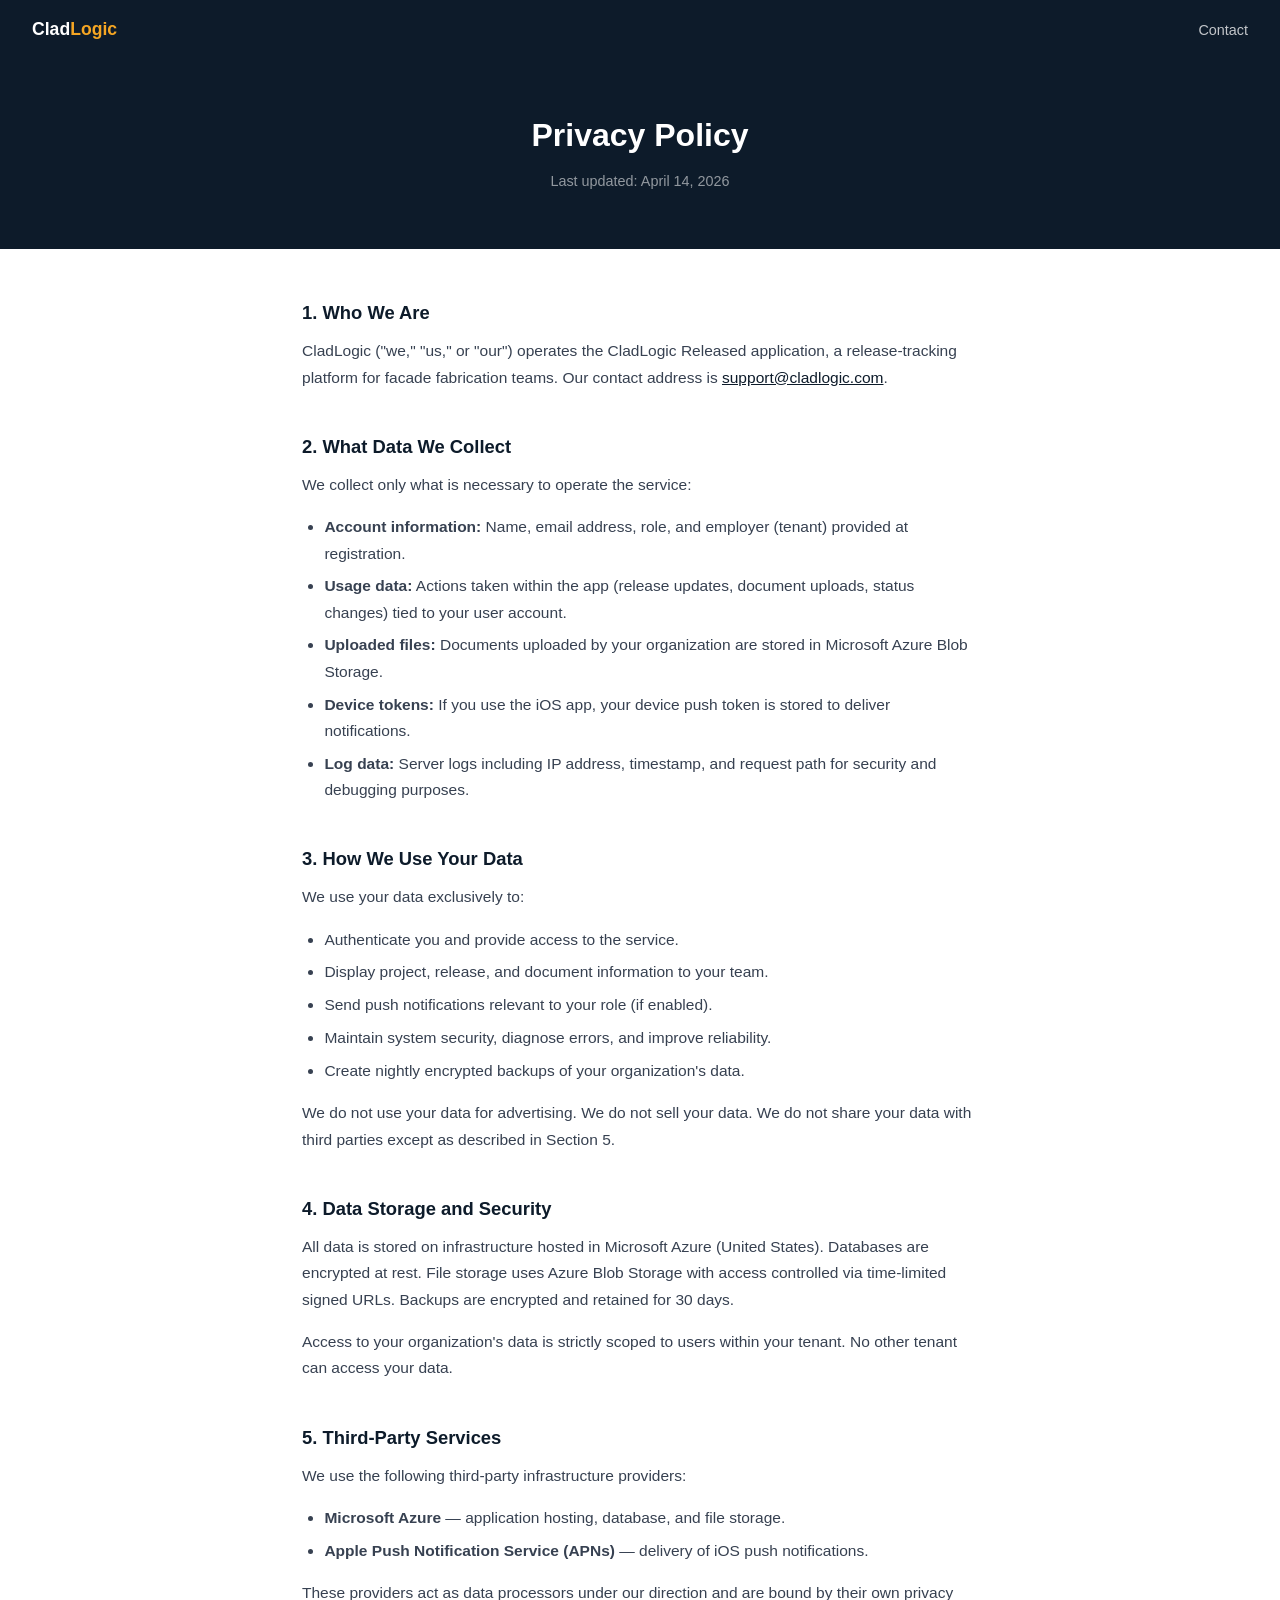
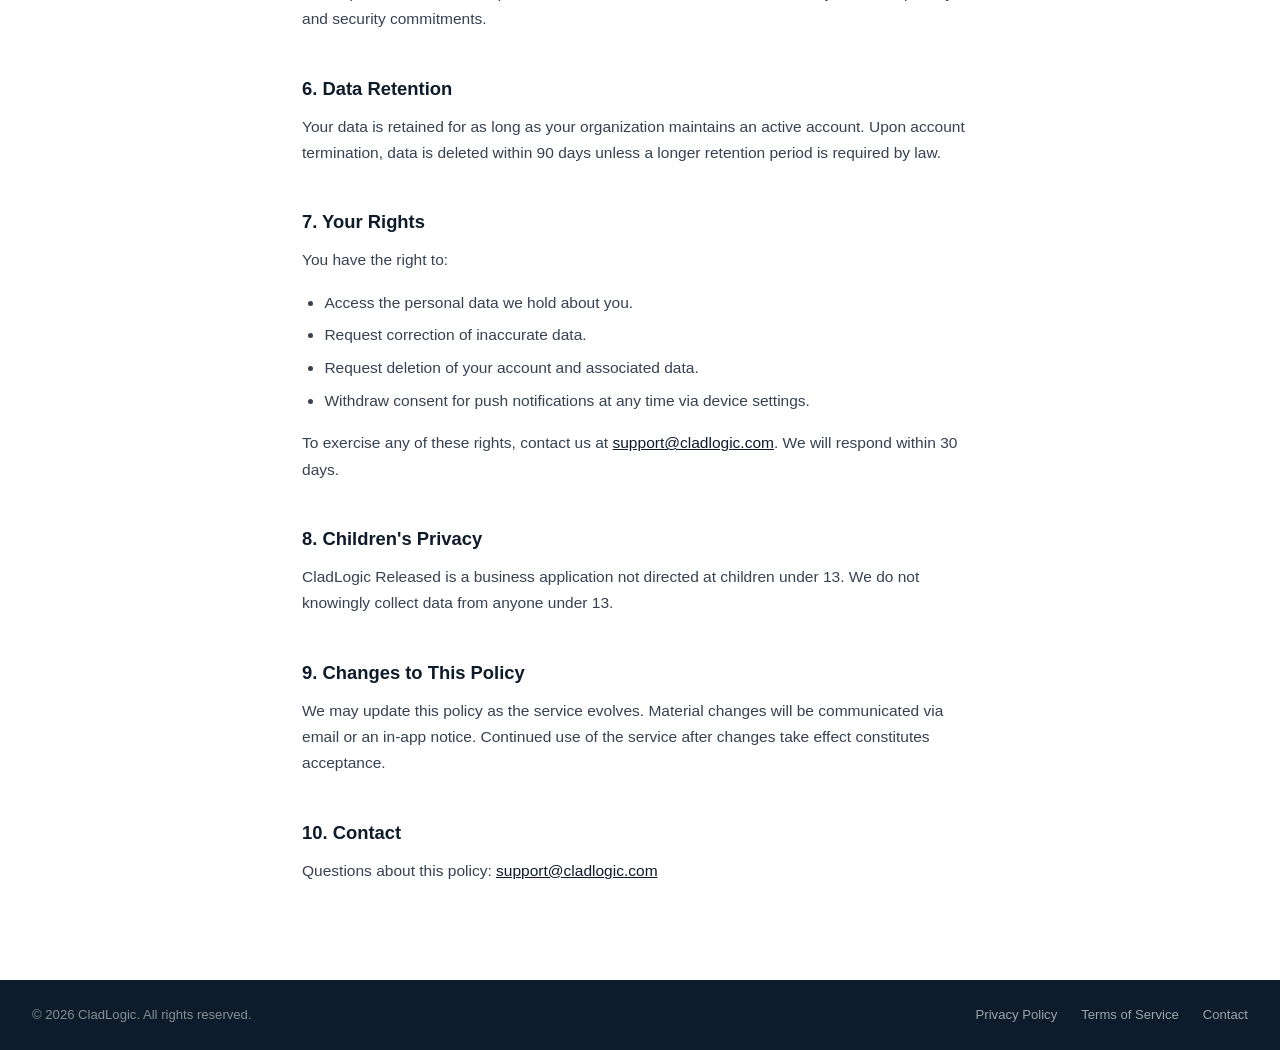
==== privacy.html @ be4cc806 "Initial site — landing page, privacy, terms" ====
<!DOCTYPE html>
<html lang="en">
<head>
  <meta charset="UTF-8" />
  <meta name="viewport" content="width=device-width, initial-scale=1.0" />
  <title>Privacy Policy — CladLogic</title>
  <style>
    *, *::before, *::after { box-sizing: border-box; margin: 0; padding: 0; }
    :root {
      --navy: #0D1B2A;
      --amber: #F5A623;
      --white: #FFFFFF;
      --gray-light: #F4F5F7;
      --gray-mid: #6B7280;
      --text: #1A1A2E;
    }
    body {
      font-family: -apple-system, BlinkMacSystemFont, 'Segoe UI', Roboto, sans-serif;
      background: var(--white);
      color: var(--text);
      line-height: 1.7;
    }
    nav {
      background: var(--navy);
      padding: 0 2rem;
      height: 60px;
      display: flex;
      align-items: center;
      justify-content: space-between;
    }
    .nav-logo {
      color: var(--white);
      font-size: 1.1rem;
      font-weight: 700;
      text-decoration: none;
    }
    .nav-logo span { color: var(--amber); }
    .nav-link {
      color: rgba(255,255,255,0.75);
      text-decoration: none;
      font-size: 0.9rem;
    }
    .nav-link:hover { color: var(--white); }
    .page-header {
      background: var(--navy);
      color: var(--white);
      padding: 3rem 2rem 2.5rem;
      text-align: center;
    }
    .page-header h1 { font-size: 2rem; font-weight: 800; margin-bottom: 0.4rem; }
    .page-header p { color: rgba(255,255,255,0.55); font-size: 0.9rem; }
    .content {
      max-width: 740px;
      margin: 0 auto;
      padding: 3rem 2rem 5rem;
    }
    h2 {
      font-size: 1.15rem;
      font-weight: 700;
      color: var(--navy);
      margin: 2.5rem 0 0.6rem;
    }
    h2:first-child { margin-top: 0; }
    p { margin-bottom: 1rem; color: #374151; font-size: 0.97rem; }
    ul {
      margin: 0.25rem 0 1rem 1.4rem;
      color: #374151;
      font-size: 0.97rem;
    }
    ul li { margin-bottom: 0.4rem; }
    a { color: var(--navy); }
    footer {
      background: var(--navy);
      color: rgba(255,255,255,0.5);
      font-size: 0.82rem;
      padding: 1.5rem 2rem;
      display: flex;
      flex-wrap: wrap;
      justify-content: space-between;
      align-items: center;
      gap: 0.75rem;
    }
    footer a { color: rgba(255,255,255,0.6); text-decoration: none; }
    footer a:hover { color: var(--white); }
    .footer-links { display: flex; gap: 1.5rem; }
  </style>
</head>
<body>

  <nav>
    <a href="/index.html" class="nav-logo">Clad<span>Logic</span></a>
    <a href="mailto:support@cladlogic.com" class="nav-link">Contact</a>
  </nav>

  <div class="page-header">
    <h1>Privacy Policy</h1>
    <p>Last updated: April 14, 2026</p>
  </div>

  <div class="content">
    <h2>1. Who We Are</h2>
    <p>CladLogic ("we," "us," or "our") operates the CladLogic Released application, a release-tracking platform for facade fabrication teams. Our contact address is <a href="mailto:support@cladlogic.com">support@cladlogic.com</a>.</p>

    <h2>2. What Data We Collect</h2>
    <p>We collect only what is necessary to operate the service:</p>
    <ul>
      <li><strong>Account information:</strong> Name, email address, role, and employer (tenant) provided at registration.</li>
      <li><strong>Usage data:</strong> Actions taken within the app (release updates, document uploads, status changes) tied to your user account.</li>
      <li><strong>Uploaded files:</strong> Documents uploaded by your organization are stored in Microsoft Azure Blob Storage.</li>
      <li><strong>Device tokens:</strong> If you use the iOS app, your device push token is stored to deliver notifications.</li>
      <li><strong>Log data:</strong> Server logs including IP address, timestamp, and request path for security and debugging purposes.</li>
    </ul>

    <h2>3. How We Use Your Data</h2>
    <p>We use your data exclusively to:</p>
    <ul>
      <li>Authenticate you and provide access to the service.</li>
      <li>Display project, release, and document information to your team.</li>
      <li>Send push notifications relevant to your role (if enabled).</li>
      <li>Maintain system security, diagnose errors, and improve reliability.</li>
      <li>Create nightly encrypted backups of your organization's data.</li>
    </ul>
    <p>We do not use your data for advertising. We do not sell your data. We do not share your data with third parties except as described in Section 5.</p>

    <h2>4. Data Storage and Security</h2>
    <p>All data is stored on infrastructure hosted in Microsoft Azure (United States). Databases are encrypted at rest. File storage uses Azure Blob Storage with access controlled via time-limited signed URLs. Backups are encrypted and retained for 30 days.</p>
    <p>Access to your organization's data is strictly scoped to users within your tenant. No other tenant can access your data.</p>

    <h2>5. Third-Party Services</h2>
    <p>We use the following third-party infrastructure providers:</p>
    <ul>
      <li><strong>Microsoft Azure</strong> — application hosting, database, and file storage.</li>
      <li><strong>Apple Push Notification Service (APNs)</strong> — delivery of iOS push notifications.</li>
    </ul>
    <p>These providers act as data processors under our direction and are bound by their own privacy and security commitments.</p>

    <h2>6. Data Retention</h2>
    <p>Your data is retained for as long as your organization maintains an active account. Upon account termination, data is deleted within 90 days unless a longer retention period is required by law.</p>

    <h2>7. Your Rights</h2>
    <p>You have the right to:</p>
    <ul>
      <li>Access the personal data we hold about you.</li>
      <li>Request correction of inaccurate data.</li>
      <li>Request deletion of your account and associated data.</li>
      <li>Withdraw consent for push notifications at any time via device settings.</li>
    </ul>
    <p>To exercise any of these rights, contact us at <a href="mailto:support@cladlogic.com">support@cladlogic.com</a>. We will respond within 30 days.</p>

    <h2>8. Children's Privacy</h2>
    <p>CladLogic Released is a business application not directed at children under 13. We do not knowingly collect data from anyone under 13.</p>

    <h2>9. Changes to This Policy</h2>
    <p>We may update this policy as the service evolves. Material changes will be communicated via email or an in-app notice. Continued use of the service after changes take effect constitutes acceptance.</p>

    <h2>10. Contact</h2>
    <p>Questions about this policy: <a href="mailto:support@cladlogic.com">support@cladlogic.com</a></p>
  </div>

  <footer>
    <span>&copy; 2026 CladLogic. All rights reserved.</span>
    <div class="footer-links">
      <a href="/privacy.html">Privacy Policy</a>
      <a href="/terms.html">Terms of Service</a>
      <a href="mailto:support@cladlogic.com">Contact</a>
    </div>
  </footer>

</body>
</html>
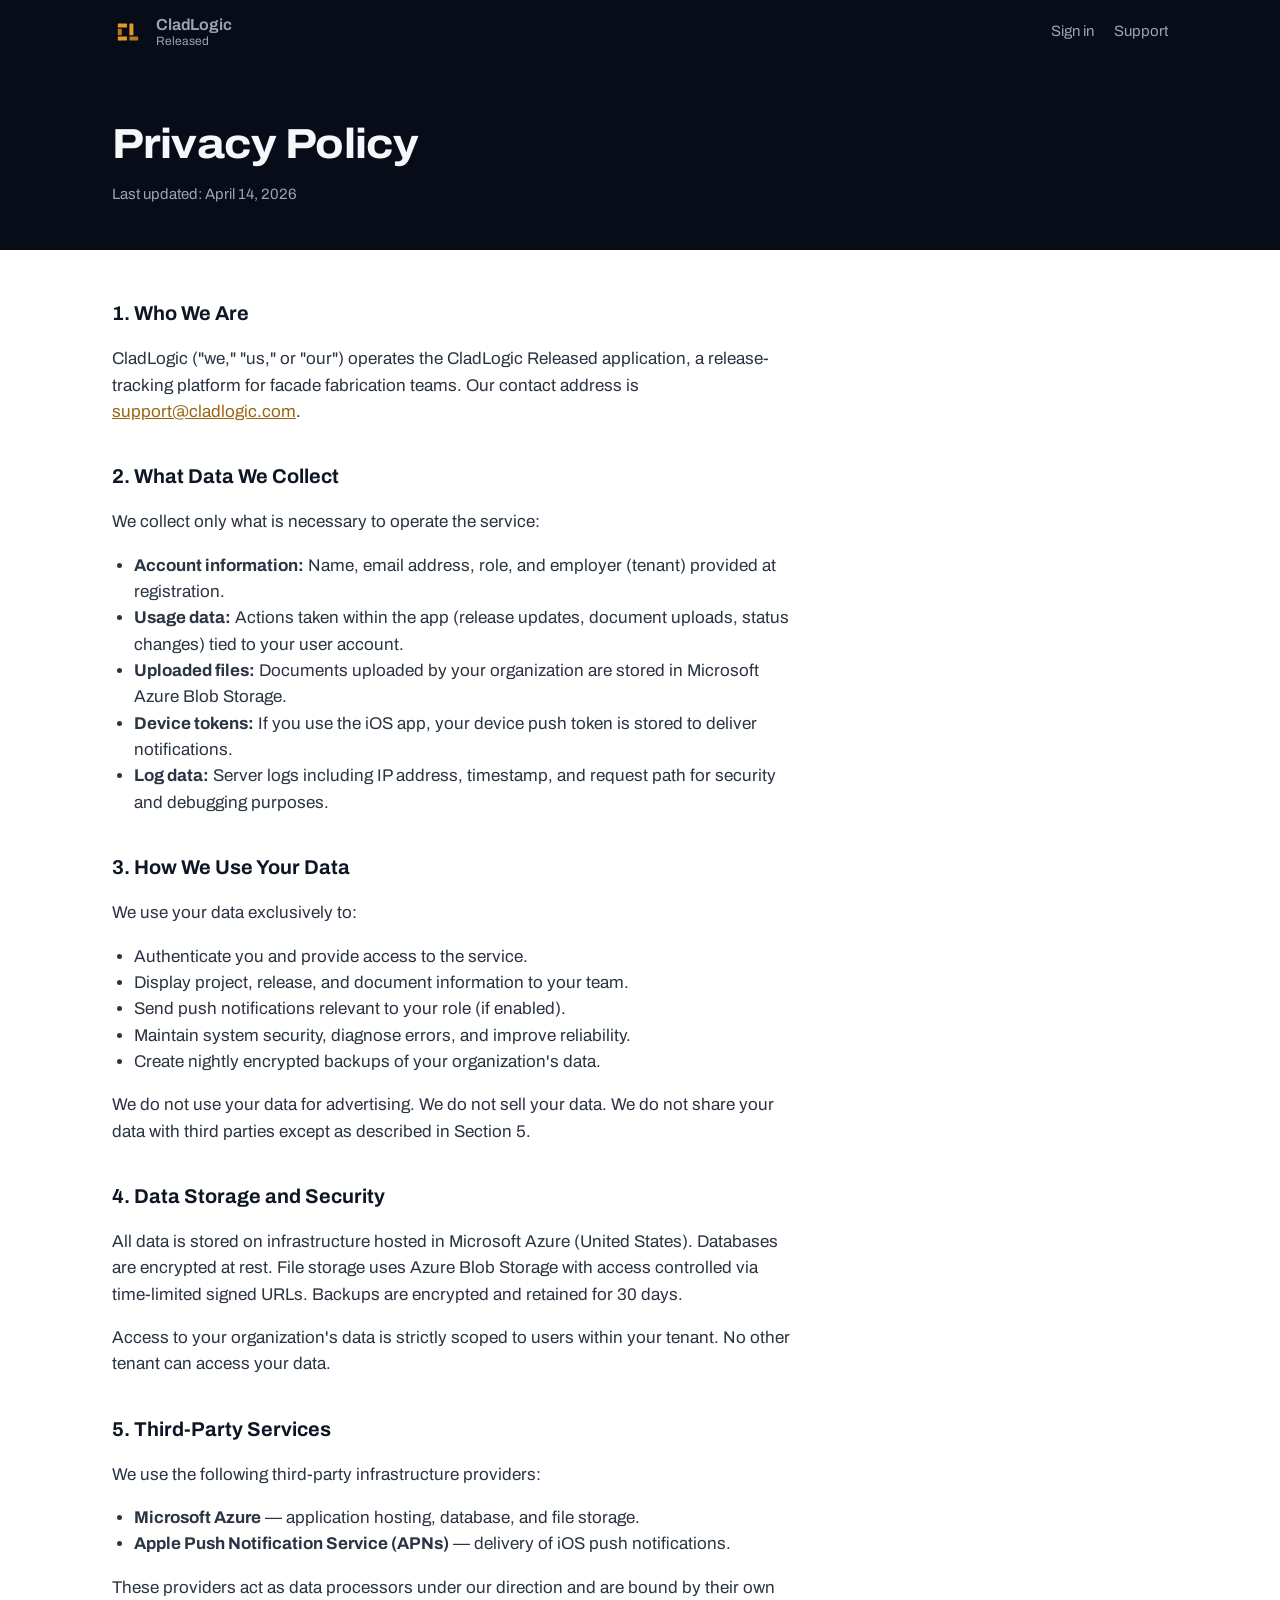
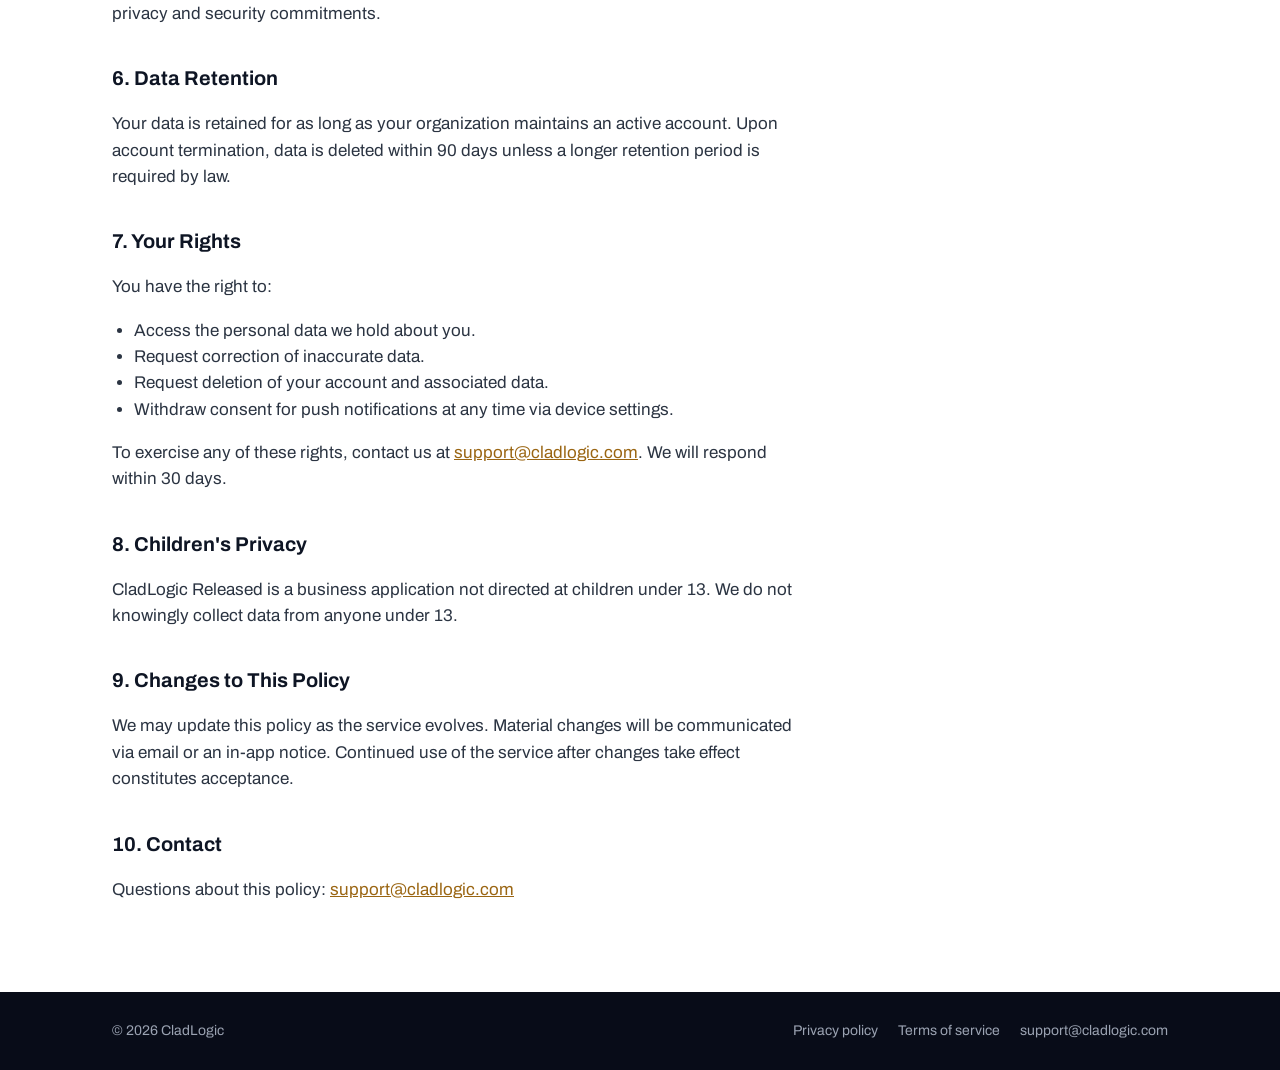
==== commit 998a8f3d: "cladlogic.com redesign: panel-CL mark, Workshop Graphite palette, App Store link; legal text unchang" ====
--- a/privacy.html
+++ b/privacy.html
@@ -1,103 +1,23 @@
-<!DOCTYPE html>
+<!doctype html>
 <html lang="en">
 <head>
-  <meta charset="UTF-8" />
-  <meta name="viewport" content="width=device-width, initial-scale=1.0" />
-  <title>Privacy Policy — CladLogic</title>
-  <style>
-    *, *::before, *::after { box-sizing: border-box; margin: 0; padding: 0; }
-    :root {
-      --navy: #0D1B2A;
-      --amber: #F5A623;
-      --white: #FFFFFF;
-      --gray-light: #F4F5F7;
-      --gray-mid: #6B7280;
-      --text: #1A1A2E;
-    }
-    body {
-      font-family: -apple-system, BlinkMacSystemFont, 'Segoe UI', Roboto, sans-serif;
-      background: var(--white);
-      color: var(--text);
-      line-height: 1.7;
-    }
-    nav {
-      background: var(--navy);
-      padding: 0 2rem;
-      height: 60px;
-      display: flex;
-      align-items: center;
-      justify-content: space-between;
-    }
-    .nav-logo {
-      color: var(--white);
-      font-size: 1.1rem;
-      font-weight: 700;
-      text-decoration: none;
-    }
-    .nav-logo span { color: var(--amber); }
-    .nav-link {
-      color: rgba(255,255,255,0.75);
-      text-decoration: none;
-      font-size: 0.9rem;
-    }
-    .nav-link:hover { color: var(--white); }
-    .page-header {
-      background: var(--navy);
-      color: var(--white);
-      padding: 3rem 2rem 2.5rem;
-      text-align: center;
-    }
-    .page-header h1 { font-size: 2rem; font-weight: 800; margin-bottom: 0.4rem; }
-    .page-header p { color: rgba(255,255,255,0.55); font-size: 0.9rem; }
-    .content {
-      max-width: 740px;
-      margin: 0 auto;
-      padding: 3rem 2rem 5rem;
-    }
-    h2 {
-      font-size: 1.15rem;
-      font-weight: 700;
-      color: var(--navy);
-      margin: 2.5rem 0 0.6rem;
-    }
-    h2:first-child { margin-top: 0; }
-    p { margin-bottom: 1rem; color: #374151; font-size: 0.97rem; }
-    ul {
-      margin: 0.25rem 0 1rem 1.4rem;
-      color: #374151;
-      font-size: 0.97rem;
-    }
-    ul li { margin-bottom: 0.4rem; }
-    a { color: var(--navy); }
-    footer {
-      background: var(--navy);
-      color: rgba(255,255,255,0.5);
-      font-size: 0.82rem;
-      padding: 1.5rem 2rem;
-      display: flex;
-      flex-wrap: wrap;
-      justify-content: space-between;
-      align-items: center;
-      gap: 0.75rem;
-    }
-    footer a { color: rgba(255,255,255,0.6); text-decoration: none; }
-    footer a:hover { color: var(--white); }
-    .footer-links { display: flex; gap: 1.5rem; }
-  </style>
+<meta charset="utf-8">
+<meta name="viewport" content="width=device-width, initial-scale=1">
+<title>Privacy Policy — CladLogic Released</title>
+<meta name="description" content="CladLogic Released tracks every facade panel release from CAD to shop to install, for PMs, CAD, the shop and field crews.">
+<link rel="icon" href="/mark.svg" type="image/svg+xml">
+<link rel="preconnect" href="https://fonts.googleapis.com"><link rel="preconnect" href="https://fonts.gstatic.com" crossorigin>
+<link href="https://fonts.googleapis.com/css2?family=Archivo:wdth,wght@100..125,400..800&display=swap" rel="stylesheet">
+<link rel="stylesheet" href="/site.css">
 </head>
 <body>
-
-  <nav>
-    <a href="/index.html" class="nav-logo">Clad<span>Logic</span></a>
-    <a href="mailto:support@cladlogic.com" class="nav-link">Contact</a>
-  </nav>
-
-  <div class="page-header">
-    <h1>Privacy Policy</h1>
-    <p>Last updated: April 14, 2026</p>
-  </div>
-
-  <div class="content">
+<header class="bar"><div class="wrap">
+  <a class="brand" href="/index.html" aria-label="CladLogic Released home"><img src="/mark.svg" alt=""><span><b>CladLogic</b><span>Released</span></span></a>
+  <nav aria-label="Site"><a href="https://released.cladlogic.com">Sign in</a><a href="mailto:support@cladlogic.com">Support</a></nav>
+</div></header>
+<main>
+<section class="page-head"><div class="wrap"><h1>Privacy Policy</h1><p>Last updated: April 14, 2026</p></div></section>
+<section class="legal"><div class="wrap"><div class="content">
     <h2>1. Who We Are</h2>
     <p>CladLogic ("we," "us," or "our") operates the CladLogic Released application, a release-tracking platform for facade fabrication teams. Our contact address is <a href="mailto:support@cladlogic.com">support@cladlogic.com</a>.</p>
 
@@ -155,16 +75,11 @@
 
     <h2>10. Contact</h2>
     <p>Questions about this policy: <a href="mailto:support@cladlogic.com">support@cladlogic.com</a></p>
-  </div>
-
-  <footer>
-    <span>&copy; 2026 CladLogic. All rights reserved.</span>
-    <div class="footer-links">
-      <a href="/privacy.html">Privacy Policy</a>
-      <a href="/terms.html">Terms of Service</a>
-      <a href="mailto:support@cladlogic.com">Contact</a>
-    </div>
-  </footer>
-
+  </div></div></section>
+</main>
+<footer><div class="wrap">
+  <span>&copy; 2026 CladLogic</span>
+  <nav aria-label="Legal"><a href="/privacy.html">Privacy policy</a><a href="/terms.html">Terms of service</a><a href="mailto:support@cladlogic.com">support@cladlogic.com</a></nav>
+</div></footer>
 </body>
 </html>
--- a/site.css
+++ b/site.css
@@ -0,0 +1,90 @@
+:root{
+  --navy:#080C18; --steel:#0E1524; --steel-2:#17233A; --joint:#1E2A3D;
+  --panel:#E09B26; --panel-hover:#F0AD3E; --shade:#B07A1C;
+  --paper:#F6F8FB; --white:#FFFFFF; --ink:#0E1524; --muted:#5A6675; --line:#E2E8F0;
+  --on-dark:#F5F7FA; --on-dark-muted:#9BA3B2; --amber-ink:#9A6512;
+  --wrap:1120px; --g:16px;
+}
+*,*::before,*::after{box-sizing:border-box}
+html{-webkit-text-size-adjust:100%}
+body{margin:0;background:var(--paper);color:var(--ink);font-family:"Archivo",system-ui,-apple-system,"Segoe UI",sans-serif;font-size:17px;line-height:1.55;font-variation-settings:"wdth" 100}
+a{color:inherit}
+:focus-visible{outline:3px solid var(--panel);outline-offset:3px;border-radius:4px}
+.wrap{max-width:var(--wrap);margin:0 auto;padding:0 var(--g)}
+@media (min-width:720px){:root{--g:32px}}
+
+/* header */
+.bar{background:var(--navy);color:var(--on-dark)}
+.bar .wrap{display:flex;align-items:center;justify-content:space-between;height:64px;gap:16px}
+.brand{display:flex;align-items:center;gap:12px;text-decoration:none}
+.brand img{width:32px;height:32px;display:block}
+.brand b{display:block;font-size:16px;font-weight:650;letter-spacing:-.01em;line-height:1.1}
+.brand span{display:block;font-size:12px;color:var(--on-dark-muted);line-height:1.2}
+.bar nav{display:flex;gap:20px;font-size:15px}
+.bar nav a{text-decoration:none;color:var(--on-dark-muted)}
+.bar nav a:hover{color:var(--on-dark)}
+
+/* hero */
+.hero{background:var(--navy);color:var(--on-dark);padding:56px 0 72px}
+.hero .wrap{display:grid;gap:48px;align-items:center}
+@media (min-width:900px){.hero .wrap{grid-template-columns:1fr 1.05fr}.hero{padding:88px 0 104px}}
+.hero h1{margin:0 0 20px;font-size:clamp(36px,5.6vw,62px);line-height:1.02;font-weight:760;letter-spacing:-.025em;font-variation-settings:"wdth" 112;max-width:14ch}
+.hero p{margin:0 0 32px;color:var(--on-dark-muted);font-size:clamp(17px,1.6vw,19px);max-width:46ch}
+.actions{display:flex;flex-wrap:wrap;gap:12px}
+.btn{display:inline-flex;align-items:center;min-height:48px;padding:0 22px;border-radius:6px;font-weight:600;font-size:16px;text-decoration:none}
+.btn-primary{background:var(--panel);color:var(--navy)}
+.btn-primary:hover{background:var(--panel-hover)}
+.btn-quiet{border:1px solid var(--joint);color:var(--on-dark)}
+.btn-quiet:hover{border-color:var(--on-dark-muted)}
+
+/* facade elevation */
+.elevation{margin:0}
+.elevation svg{width:100%;height:auto;display:block}
+.elevation figcaption{margin-top:16px;color:var(--on-dark-muted);font-size:14px}
+.legend{list-style:none;margin:10px 0 0;padding:0;display:flex;flex-wrap:wrap;gap:8px 20px;font-size:14px;color:var(--on-dark-muted)}
+.legend li{display:flex;align-items:center;gap:8px}
+.sw{width:14px;height:14px;border-radius:2px;display:inline-block}
+.sw.installed{background:var(--panel)}.sw.shipped{background:var(--shade)}
+.sw.shop{border:2px solid var(--panel)}.sw.released{background:#22314B}
+@media (prefers-reduced-motion:no-preference){
+  .elevation .p{opacity:0;animation:set .5s ease-out forwards}
+  @keyframes set{from{opacity:0;transform:translateY(6px)}to{opacity:1;transform:none}}
+}
+
+/* body sections */
+.band{padding:72px 0}
+.band h2{margin:0 0 12px;font-size:clamp(26px,3vw,34px);line-height:1.15;letter-spacing:-.015em;font-weight:720;font-variation-settings:"wdth" 108}
+.band .lede{margin:0 0 40px;color:var(--muted);max-width:56ch}
+.lanes{display:grid;gap:6px;background:var(--navy);border:6px solid var(--navy);border-radius:10px}
+@media (min-width:820px){.lanes{grid-template-columns:repeat(3,1fr)}}
+.lane{background:var(--white);padding:28px 26px 30px}
+.lane:first-child{border-radius:4px 4px 0 0}.lane:last-child{border-radius:0 0 4px 4px}
+@media (min-width:820px){.lane:first-child{border-radius:4px 0 0 4px}.lane:last-child{border-radius:0 4px 4px 0}}
+.lane h3{margin:0 0 8px;font-size:19px;font-weight:680}
+.lane p{margin:0;color:var(--muted);font-size:16px}
+.crew{border-top:1px solid var(--line)}
+.crew p{max-width:62ch;margin:0;font-size:clamp(19px,2vw,22px);line-height:1.5}
+.contact{background:var(--panel);color:var(--navy)}
+.contact .wrap{padding-top:44px;padding-bottom:44px;display:flex;flex-wrap:wrap;gap:12px 24px;align-items:center;justify-content:space-between}
+.contact p{margin:0;font-size:clamp(20px,2.2vw,24px);font-weight:650;letter-spacing:-.01em}
+.contact a{font-weight:700}
+
+/* legal pages */
+.page-head{background:var(--navy);color:var(--on-dark);padding:48px 0 44px}
+.page-head h1{margin:0 0 6px;font-size:clamp(30px,4vw,42px);letter-spacing:-.02em;font-weight:740;font-variation-settings:"wdth" 110}
+.page-head p{margin:0;color:var(--on-dark-muted);font-size:15px}
+.legal{background:var(--white)}
+.legal .wrap{padding-top:48px;padding-bottom:72px}
+.legal .content{max-width:68ch}
+.legal h2{font-size:20px;margin:36px 0 10px;font-weight:680}
+.legal h2:first-child{margin-top:0}
+.legal p,.legal li{color:#2B3442}
+.legal ul{padding-left:22px}
+.legal a{color:var(--amber-ink)}
+
+/* footer */
+footer{background:var(--navy);color:var(--on-dark-muted);font-size:14px}
+footer .wrap{padding-top:28px;padding-bottom:28px;display:flex;flex-wrap:wrap;gap:12px 28px;justify-content:space-between;align-items:center}
+footer nav{display:flex;flex-wrap:wrap;gap:20px}
+footer a{text-decoration:none}
+footer a:hover{color:var(--on-dark)}
